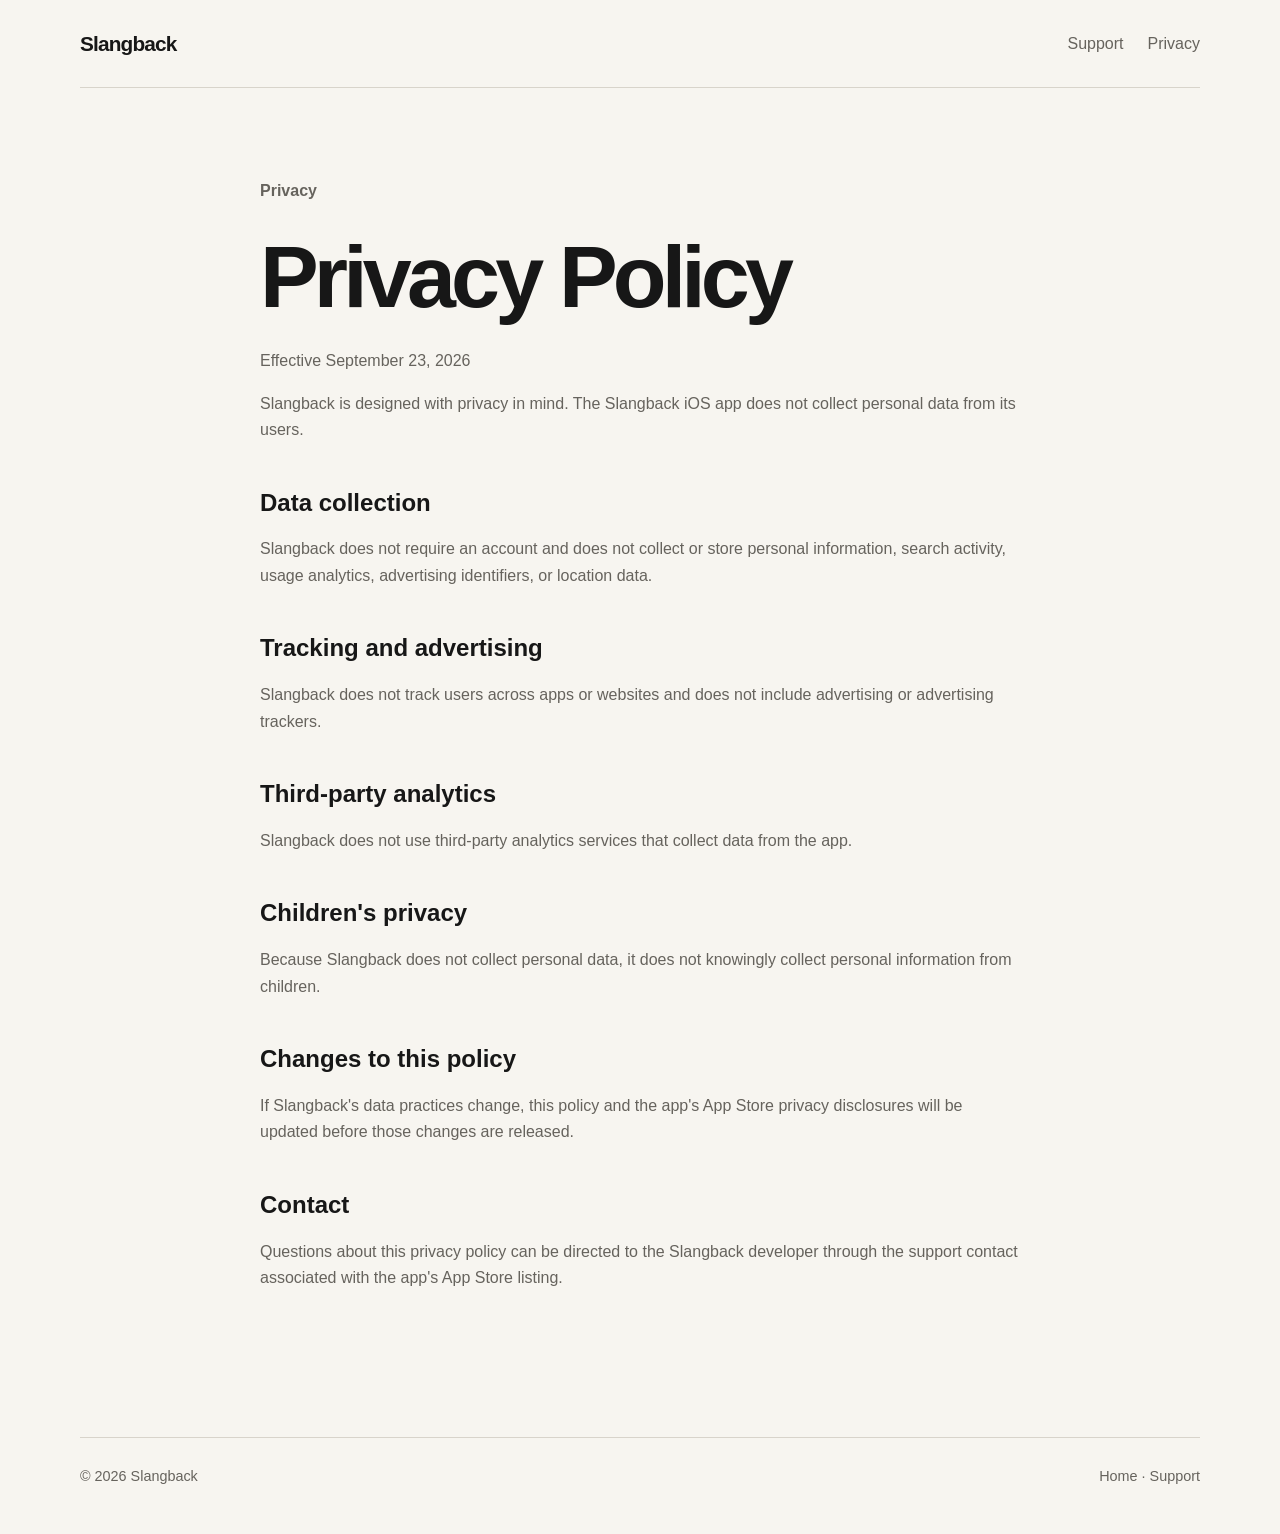
==== privacy/index.html @ 49a4c5e4 "Add privacy/index.html" ====
<!doctype html><html lang="en"><head><meta charset="utf-8"><meta name="viewport" content="width=device-width,initial-scale=1"><meta name="description" content="Privacy policy for the Slangback iOS app."><title>Privacy Policy — Slangback</title><link rel="stylesheet" href="/styles.css"></head><body><header class="site-header"><a class="brand" href="/">Slangback</a><nav><a href="/support/">Support</a><a href="/privacy/" aria-current="page">Privacy</a></nav></header><main class="legal"><p class="eyebrow">Privacy</p><h1>Privacy Policy</h1><p class="meta">Effective September 23, 2026</p><p>Slangback is designed with privacy in mind. The Slangback iOS app does not collect personal data from its users.</p><h2>Data collection</h2><p>Slangback does not require an account and does not collect or store personal information, search activity, usage analytics, advertising identifiers, or location data.</p><h2>Tracking and advertising</h2><p>Slangback does not track users across apps or websites and does not include advertising or advertising trackers.</p><h2>Third-party analytics</h2><p>Slangback does not use third-party analytics services that collect data from the app.</p><h2>Children's privacy</h2><p>Because Slangback does not collect personal data, it does not knowingly collect personal information from children.</p><h2>Changes to this policy</h2><p>If Slangback's data practices change, this policy and the app's App Store privacy disclosures will be updated before those changes are released.</p><h2>Contact</h2><p>Questions about this privacy policy can be directed to the Slangback developer through the support contact associated with the app's App Store listing.</p></main><footer><span>© 2026 Slangback</span><span><a href="/">Home</a> · <a href="/support/">Support</a></span></footer></body></html>
---- styles.css ----
:root{color-scheme:light dark;--bg:#f7f5f0;--text:#171717;--muted:#66635d;--line:#d8d4cb;--card:#eeebe4;--accent:#ff5a36}*{box-sizing:border-box}html{font-family:-apple-system,BlinkMacSystemFont,"Segoe UI",sans-serif;background:var(--bg);color:var(--text)}body{margin:0;min-height:100vh}a{color:inherit}.site-header,main,footer{width:min(1120px,calc(100% - 40px));margin:auto}.site-header{height:88px;display:flex;align-items:center;justify-content:space-between;border-bottom:1px solid var(--line)}.brand{text-decoration:none;font-size:1.3rem;font-weight:800;letter-spacing:-.04em}nav{display:flex;gap:24px}nav a,footer a{color:var(--muted);text-decoration:none}.hero{padding:clamp(80px,13vw,170px) 0;max-width:850px}.eyebrow{font-weight:700;color:var(--accent);margin:0 0 22px}.hero h1{font-size:clamp(3.2rem,9vw,7.5rem);letter-spacing:-.065em;line-height:.88;margin:0}.lede{font-size:clamp(1.2rem,2.5vw,1.7rem);line-height:1.45;max-width:720px;color:var(--muted);margin:38px 0 0}.availability{margin-top:34px;font-weight:700}.features{display:grid;grid-template-columns:repeat(3,1fr);gap:1px;background:var(--line);border:1px solid var(--line)}article{background:var(--bg);padding:36px;min-height:270px}article span{color:var(--accent);font-weight:700}article h2{font-size:1.8rem;letter-spacing:-.04em;margin:45px 0 12px}article p,.legal p,.legal li{color:var(--muted);line-height:1.65}.statement{padding:140px 0}.statement p{font-size:1.2rem;color:var(--muted);margin:0}.statement h2{font-size:clamp(2.6rem,6vw,5.5rem);letter-spacing:-.055em;margin:8px 0 0}.legal{max-width:760px;padding:90px 0 130px}.legal h1{font-size:clamp(3rem,7vw,5.5rem);letter-spacing:-.055em;margin:0 0 20px}.legal h2{margin-top:45px}.meta{color:var(--muted)}footer{border-top:1px solid var(--line);padding:30px 0 50px;display:flex;justify-content:space-between;color:var(--muted);font-size:.9rem}@media(max-width:720px){.site-header{height:72px}.features{grid-template-columns:1fr}article{min-height:220px}.hero{padding:90px 0}.statement{padding:100px 0}footer{gap:20px;flex-direction:column}}@media(prefers-color-scheme:dark){:root{--bg:#121212;--text:#f5f3ee;--muted:#aaa69d;--line:#34322e;--card:#1b1a18;--accent:#ff7658}}
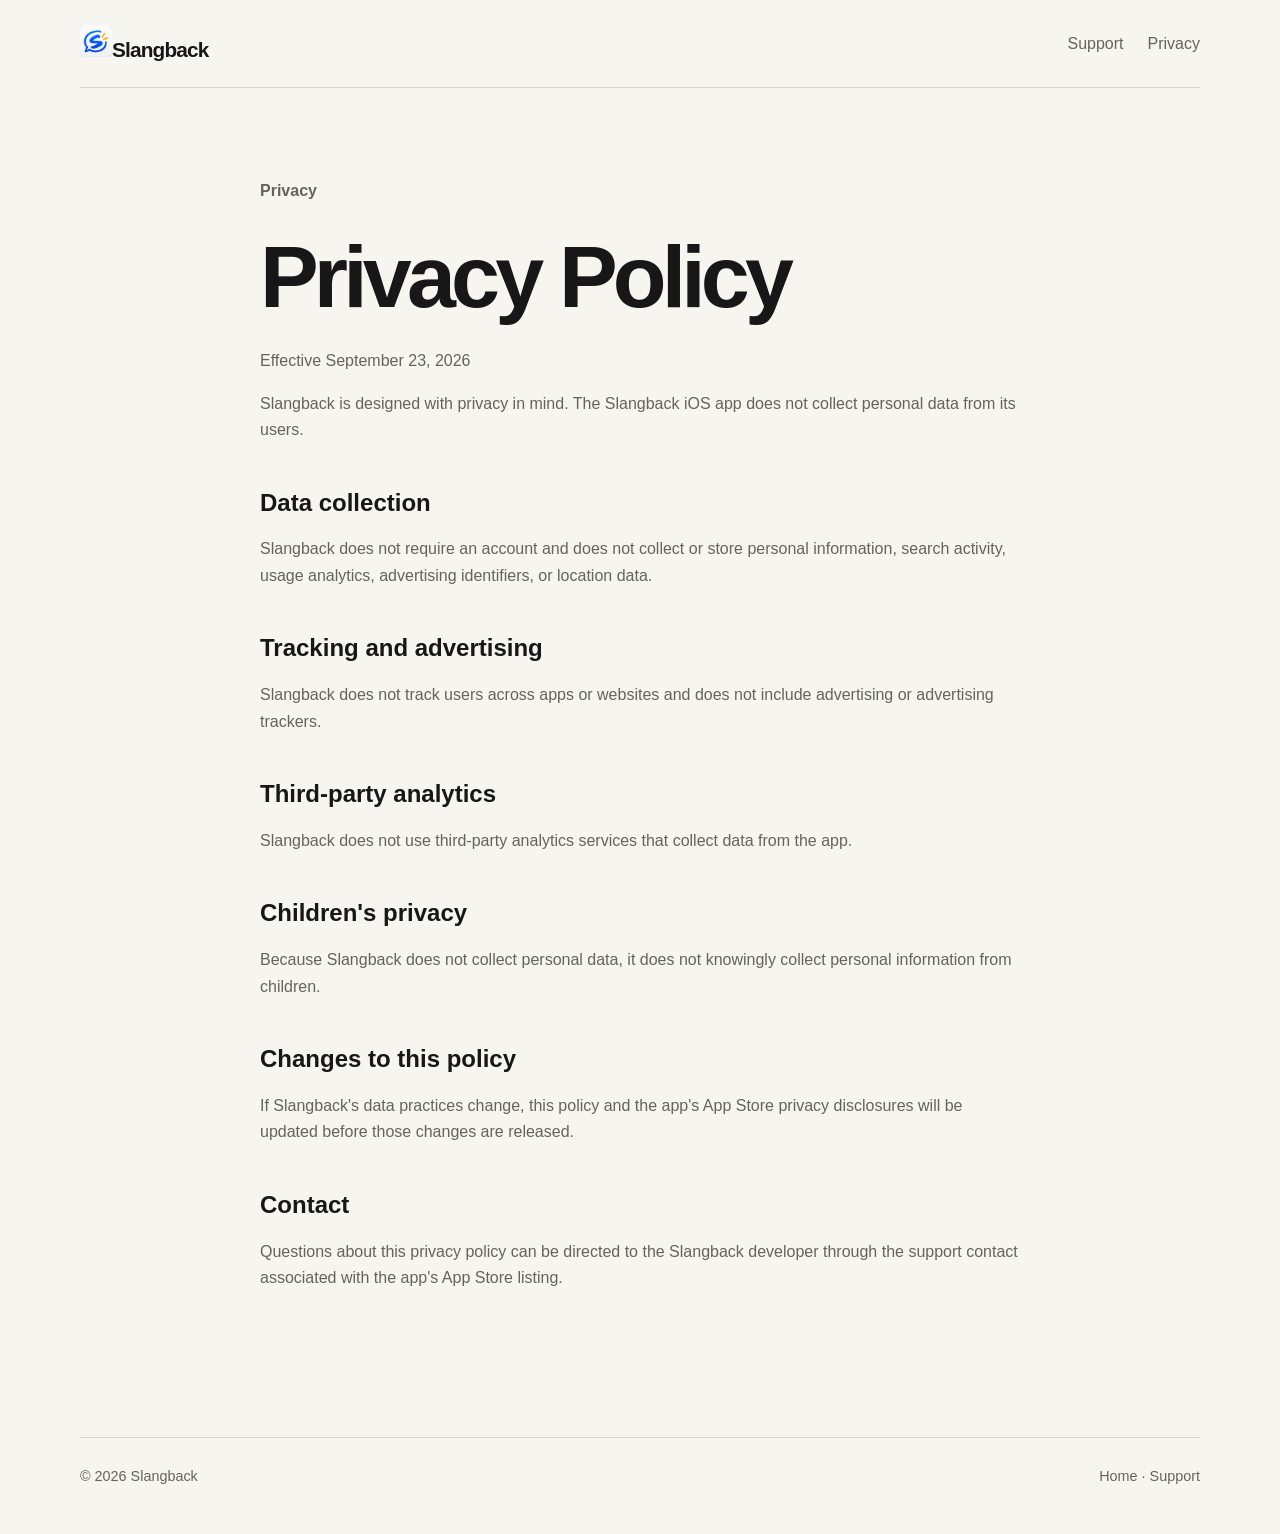
==== commit 088beb70: "Add Slangback icon branding to privacy/index.html" ====
--- a/privacy/index.html
+++ b/privacy/index.html
@@ -1 +1,4 @@
-<!doctype html><html lang="en"><head><meta charset="utf-8"><meta name="viewport" content="width=device-width,initial-scale=1"><meta name="description" content="Privacy policy for the Slangback iOS app."><title>Privacy Policy — Slangback</title><link rel="stylesheet" href="/styles.css"></head><body><header class="site-header"><a class="brand" href="/">Slangback</a><nav><a href="/support/">Support</a><a href="/privacy/" aria-current="page">Privacy</a></nav></header><main class="legal"><p class="eyebrow">Privacy</p><h1>Privacy Policy</h1><p class="meta">Effective September 23, 2026</p><p>Slangback is designed with privacy in mind. The Slangback iOS app does not collect personal data from its users.</p><h2>Data collection</h2><p>Slangback does not require an account and does not collect or store personal information, search activity, usage analytics, advertising identifiers, or location data.</p><h2>Tracking and advertising</h2><p>Slangback does not track users across apps or websites and does not include advertising or advertising trackers.</p><h2>Third-party analytics</h2><p>Slangback does not use third-party analytics services that collect data from the app.</p><h2>Children's privacy</h2><p>Because Slangback does not collect personal data, it does not knowingly collect personal information from children.</p><h2>Changes to this policy</h2><p>If Slangback's data practices change, this policy and the app's App Store privacy disclosures will be updated before those changes are released.</p><h2>Contact</h2><p>Questions about this privacy policy can be directed to the Slangback developer through the support contact associated with the app's App Store listing.</p></main><footer><span>© 2026 Slangback</span><span><a href="/">Home</a> · <a href="/support/">Support</a></span></footer></body></html>+<!doctype html><html lang="en"><head><meta charset="utf-8"><meta name="viewport" content="width=device-width,initial-scale=1"><meta name="description" content="Privacy policy for the Slangback iOS app."><title>Privacy Policy — Slangback</title><link rel="icon" type="image/png" href="../assets/Slangback-Light-180x180.png" media="(prefers-color-scheme: light)">
+  <link rel="icon" type="image/png" href="../assets/Slangback-Dark-180x180.png" media="(prefers-color-scheme: dark)">
+  <link rel="apple-touch-icon" href="../assets/Slangback-Light-180x180.png">
+  <link rel="stylesheet" href="../styles.css"></head><body><header class="site-header"><a class="brand" href="../"><picture><source media="(prefers-color-scheme: dark)" srcset="../assets/Slangback-Dark-180x180.png"><img src="../assets/Slangback-Light-180x180.png" alt="" width="32" height="32"></picture><span>Slangback</span></a><nav><a href="../support/">Support</a><a href="../privacy/" aria-current="page">Privacy</a></nav></header><main class="legal"><p class="eyebrow">Privacy</p><h1>Privacy Policy</h1><p class="meta">Effective September 23, 2026</p><p>Slangback is designed with privacy in mind. The Slangback iOS app does not collect personal data from its users.</p><h2>Data collection</h2><p>Slangback does not require an account and does not collect or store personal information, search activity, usage analytics, advertising identifiers, or location data.</p><h2>Tracking and advertising</h2><p>Slangback does not track users across apps or websites and does not include advertising or advertising trackers.</p><h2>Third-party analytics</h2><p>Slangback does not use third-party analytics services that collect data from the app.</p><h2>Children's privacy</h2><p>Because Slangback does not collect personal data, it does not knowingly collect personal information from children.</p><h2>Changes to this policy</h2><p>If Slangback's data practices change, this policy and the app's App Store privacy disclosures will be updated before those changes are released.</p><h2>Contact</h2><p>Questions about this privacy policy can be directed to the Slangback developer through the support contact associated with the app's App Store listing.</p></main><footer><span>© 2026 Slangback</span><span><a href="../">Home</a> · <a href="../support/">Support</a></span></footer></body></html>
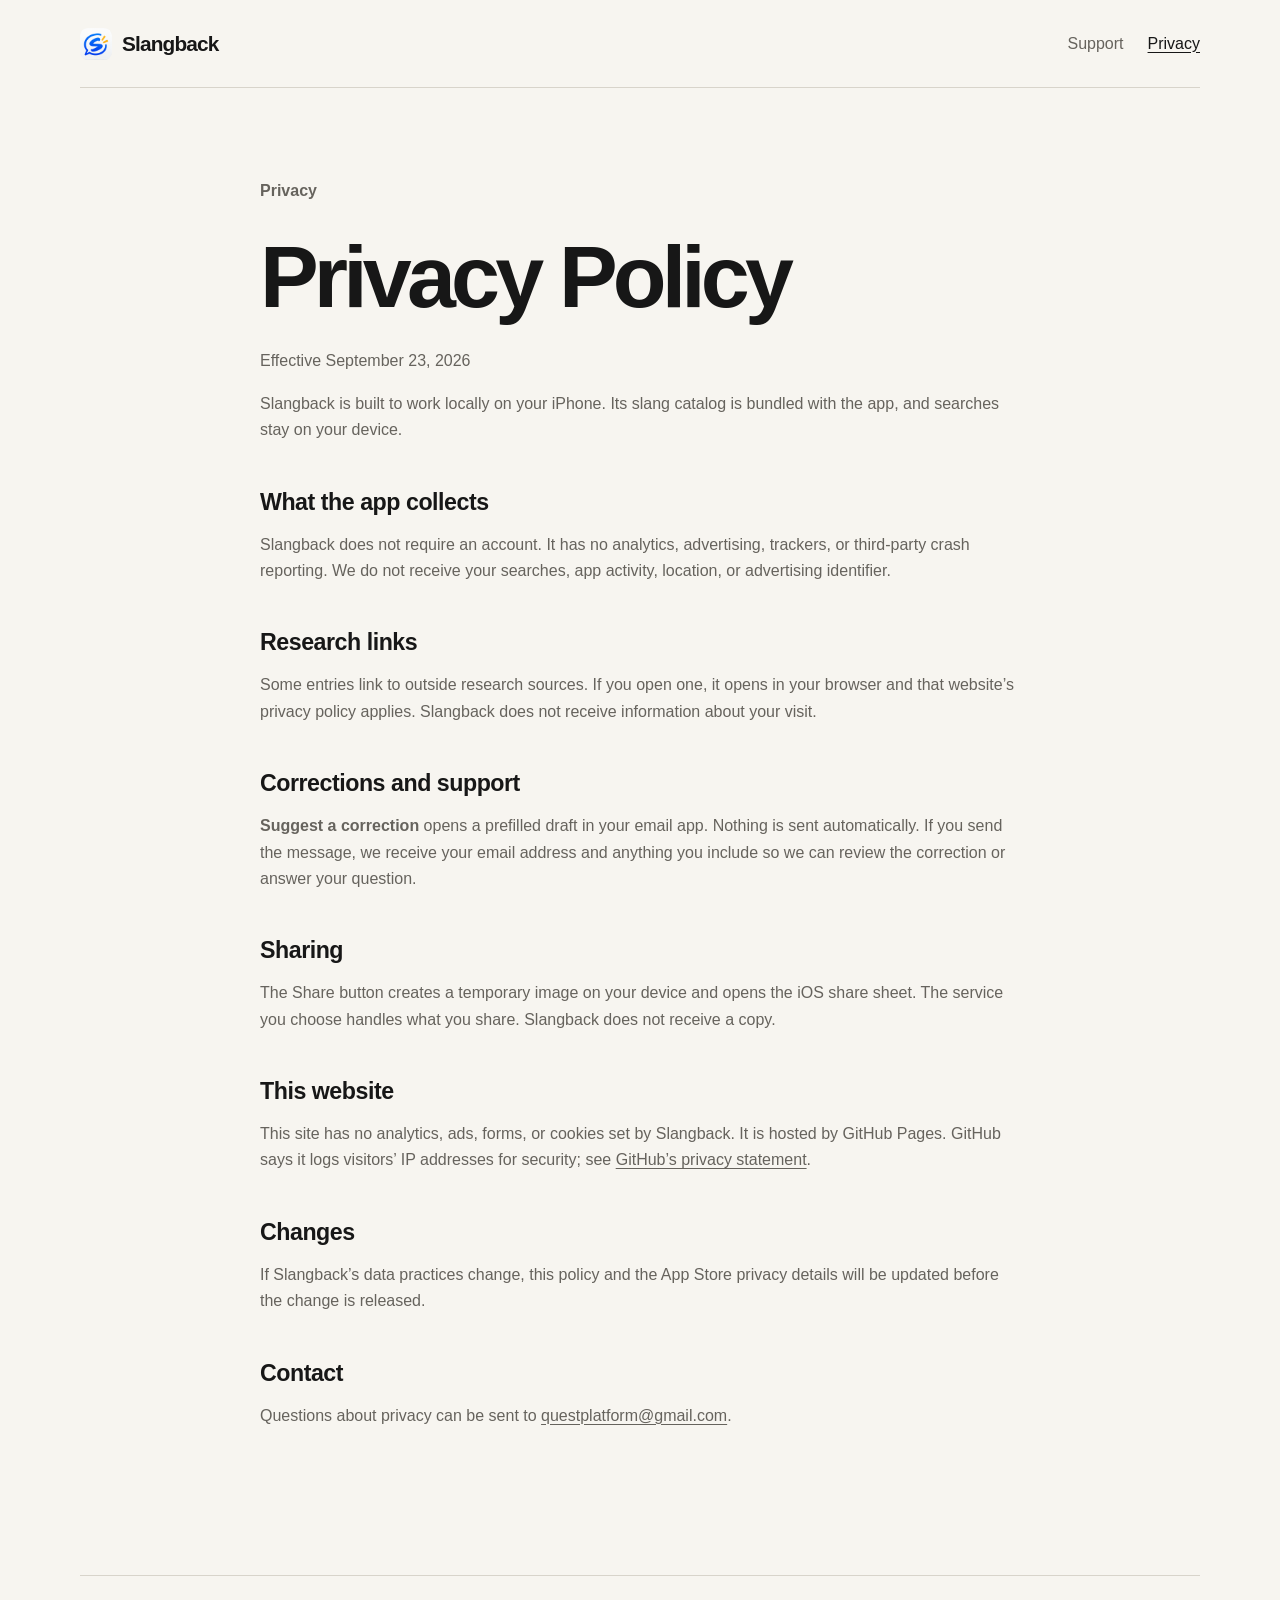
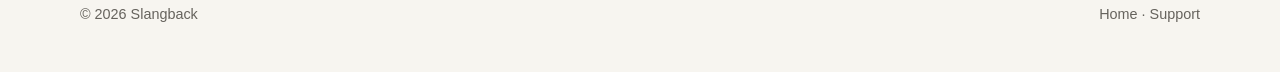
==== commit 50de495e: "Polish Slangback site for launch" ====
--- a/privacy/index.html
+++ b/privacy/index.html
@@ -1,4 +1,69 @@
-<!doctype html><html lang="en"><head><meta charset="utf-8"><meta name="viewport" content="width=device-width,initial-scale=1"><meta name="description" content="Privacy policy for the Slangback iOS app."><title>Privacy Policy — Slangback</title><link rel="icon" type="image/png" href="../assets/Slangback-Light-180x180.png" media="(prefers-color-scheme: light)">
+<!doctype html>
+<html lang="en">
+<head>
+  <meta charset="utf-8">
+  <meta name="viewport" content="width=device-width, initial-scale=1">
+  <meta name="description" content="Privacy policy for the Slangback iPhone app and website.">
+  <meta name="theme-color" content="#111111">
+  <meta property="og:title" content="Slangback Privacy Policy">
+  <meta property="og:description" content="How the Slangback iPhone app and website handle data.">
+  <meta property="og:type" content="website">
+  <meta property="og:url" content="https://savioronezero.github.io/slangback-website/privacy/">
+  <meta property="og:site_name" content="Slangback">
+  <title>Privacy Policy — Slangback</title>
+  <link rel="canonical" href="https://savioronezero.github.io/slangback-website/privacy/">
+  <link rel="icon" type="image/png" href="../assets/Slangback-Light-180x180.png" media="(prefers-color-scheme: light)">
   <link rel="icon" type="image/png" href="../assets/Slangback-Dark-180x180.png" media="(prefers-color-scheme: dark)">
   <link rel="apple-touch-icon" href="../assets/Slangback-Light-180x180.png">
-  <link rel="stylesheet" href="../styles.css"></head><body><header class="site-header"><a class="brand" href="../"><picture><source media="(prefers-color-scheme: dark)" srcset="../assets/Slangback-Dark-180x180.png"><img src="../assets/Slangback-Light-180x180.png" alt="" width="32" height="32"></picture><span>Slangback</span></a><nav><a href="../support/">Support</a><a href="../privacy/" aria-current="page">Privacy</a></nav></header><main class="legal"><p class="eyebrow">Privacy</p><h1>Privacy Policy</h1><p class="meta">Effective September 23, 2026</p><p>Slangback is designed with privacy in mind. The Slangback iOS app does not collect personal data from its users.</p><h2>Data collection</h2><p>Slangback does not require an account and does not collect or store personal information, search activity, usage analytics, advertising identifiers, or location data.</p><h2>Tracking and advertising</h2><p>Slangback does not track users across apps or websites and does not include advertising or advertising trackers.</p><h2>Third-party analytics</h2><p>Slangback does not use third-party analytics services that collect data from the app.</p><h2>Children's privacy</h2><p>Because Slangback does not collect personal data, it does not knowingly collect personal information from children.</p><h2>Changes to this policy</h2><p>If Slangback's data practices change, this policy and the app's App Store privacy disclosures will be updated before those changes are released.</p><h2>Contact</h2><p>Questions about this privacy policy can be directed to the Slangback developer through the support contact associated with the app's App Store listing.</p></main><footer><span>© 2026 Slangback</span><span><a href="../">Home</a> · <a href="../support/">Support</a></span></footer></body></html>+  <link rel="stylesheet" href="../styles.css">
+</head>
+<body>
+  <a class="skip-link" href="#main-content">Skip to content</a>
+  <header class="site-header">
+    <a class="brand" href="../" aria-label="Slangback home">
+      <picture>
+        <source media="(prefers-color-scheme: dark)" srcset="../assets/Slangback-Dark-180x180.png">
+        <img src="../assets/Slangback-Light-180x180.png" alt="" width="32" height="32">
+      </picture>
+      <span>Slangback</span>
+    </a>
+    <nav aria-label="Main navigation">
+      <a href="../support/">Support</a>
+      <a href="../privacy/" aria-current="page">Privacy</a>
+    </nav>
+  </header>
+
+  <main class="legal" id="main-content">
+    <p class="eyebrow">Privacy</p>
+    <h1>Privacy Policy</h1>
+    <p class="meta">Effective September 23, 2026</p>
+    <p>Slangback is built to work locally on your iPhone. Its slang catalog is bundled with the app, and searches stay on your device.</p>
+
+    <h2>What the app collects</h2>
+    <p>Slangback does not require an account. It has no analytics, advertising, trackers, or third-party crash reporting. We do not receive your searches, app activity, location, or advertising identifier.</p>
+
+    <h2>Research links</h2>
+    <p>Some entries link to outside research sources. If you open one, it opens in your browser and that website’s privacy policy applies. Slangback does not receive information about your visit.</p>
+
+    <h2>Corrections and support</h2>
+    <p><strong>Suggest a correction</strong> opens a prefilled draft in your email app. Nothing is sent automatically. If you send the message, we receive your email address and anything you include so we can review the correction or answer your question.</p>
+
+    <h2>Sharing</h2>
+    <p>The Share button creates a temporary image on your device and opens the iOS share sheet. The service you choose handles what you share. Slangback does not receive a copy.</p>
+
+    <h2>This website</h2>
+    <p>This site has no analytics, ads, forms, or cookies set by Slangback. It is hosted by GitHub Pages. GitHub says it logs visitors’ IP addresses for security; see <a href="https://docs.github.com/en/site-policy/privacy-policies/github-general-privacy-statement">GitHub’s privacy statement</a>.</p>
+
+    <h2>Changes</h2>
+    <p>If Slangback’s data practices change, this policy and the App Store privacy details will be updated before the change is released.</p>
+
+    <h2>Contact</h2>
+    <p>Questions about privacy can be sent to <a href="mailto:questplatform@gmail.com?subject=Slangback%20privacy">questplatform@gmail.com</a>.</p>
+  </main>
+
+  <footer>
+    <span>© 2026 Slangback</span>
+    <span><a href="../">Home</a> · <a href="../support/">Support</a></span>
+  </footer>
+</body>
+</html>
--- a/styles.css
+++ b/styles.css
@@ -1 +1,318 @@
-:root{color-scheme:light dark;--bg:#f7f5f0;--text:#171717;--muted:#66635d;--line:#d8d4cb;--card:#eeebe4;--accent:#ff5a36}*{box-sizing:border-box}html{font-family:-apple-system,BlinkMacSystemFont,"Segoe UI",sans-serif;background:var(--bg);color:var(--text)}body{margin:0;min-height:100vh}a{color:inherit}.site-header,main,footer{width:min(1120px,calc(100% - 40px));margin:auto}.site-header{height:88px;display:flex;align-items:center;justify-content:space-between;border-bottom:1px solid var(--line)}.brand{text-decoration:none;font-size:1.3rem;font-weight:800;letter-spacing:-.04em}nav{display:flex;gap:24px}nav a,footer a{color:var(--muted);text-decoration:none}.hero{padding:clamp(80px,13vw,170px) 0;max-width:850px}.eyebrow{font-weight:700;color:var(--accent);margin:0 0 22px}.hero h1{font-size:clamp(3.2rem,9vw,7.5rem);letter-spacing:-.065em;line-height:.88;margin:0}.lede{font-size:clamp(1.2rem,2.5vw,1.7rem);line-height:1.45;max-width:720px;color:var(--muted);margin:38px 0 0}.availability{margin-top:34px;font-weight:700}.features{display:grid;grid-template-columns:repeat(3,1fr);gap:1px;background:var(--line);border:1px solid var(--line)}article{background:var(--bg);padding:36px;min-height:270px}article span{color:var(--accent);font-weight:700}article h2{font-size:1.8rem;letter-spacing:-.04em;margin:45px 0 12px}article p,.legal p,.legal li{color:var(--muted);line-height:1.65}.statement{padding:140px 0}.statement p{font-size:1.2rem;color:var(--muted);margin:0}.statement h2{font-size:clamp(2.6rem,6vw,5.5rem);letter-spacing:-.055em;margin:8px 0 0}.legal{max-width:760px;padding:90px 0 130px}.legal h1{font-size:clamp(3rem,7vw,5.5rem);letter-spacing:-.055em;margin:0 0 20px}.legal h2{margin-top:45px}.meta{color:var(--muted)}footer{border-top:1px solid var(--line);padding:30px 0 50px;display:flex;justify-content:space-between;color:var(--muted);font-size:.9rem}@media(max-width:720px){.site-header{height:72px}.features{grid-template-columns:1fr}article{min-height:220px}.hero{padding:90px 0}.statement{padding:100px 0}footer{gap:20px;flex-direction:column}}@media(prefers-color-scheme:dark){:root{--bg:#121212;--text:#f5f3ee;--muted:#aaa69d;--line:#34322e;--card:#1b1a18;--accent:#ff7658}}+:root {
+  color-scheme: light dark;
+  --bg: #f7f5f0;
+  --text: #171717;
+  --muted: #66635d;
+  --line: #d8d4cb;
+  --accent: #c73312;
+  --focus: #4f2e9e;
+}
+
+* {
+  box-sizing: border-box;
+}
+
+html {
+  font-family: -apple-system, BlinkMacSystemFont, "Segoe UI", sans-serif;
+  background: var(--bg);
+  color: var(--text);
+}
+
+body {
+  margin: 0;
+  min-width: 320px;
+  min-height: 100vh;
+}
+
+a {
+  color: inherit;
+  text-underline-offset: 0.18em;
+}
+
+a:focus-visible {
+  border-radius: 3px;
+  outline: 3px solid var(--focus);
+  outline-offset: 4px;
+}
+
+.skip-link {
+  position: fixed;
+  z-index: 10;
+  top: 12px;
+  left: 12px;
+  padding: 10px 14px;
+  border-radius: 6px;
+  color: var(--bg);
+  background: var(--text);
+  font-weight: 700;
+  transform: translateY(-160%);
+}
+
+.skip-link:focus {
+  transform: translateY(0);
+}
+
+.site-header,
+main,
+footer {
+  width: min(1120px, calc(100% - 40px));
+  margin-inline: auto;
+}
+
+.site-header {
+  min-height: 88px;
+  display: flex;
+  align-items: center;
+  justify-content: space-between;
+  gap: 24px;
+  border-bottom: 1px solid var(--line);
+}
+
+.brand {
+  display: flex;
+  align-items: center;
+  gap: 10px;
+  font-size: 1.3rem;
+  font-weight: 800;
+  letter-spacing: -0.04em;
+  text-decoration: none;
+}
+
+.brand img {
+  display: block;
+  width: 32px;
+  height: 32px;
+  border-radius: 8px;
+}
+
+nav {
+  display: flex;
+  gap: 24px;
+}
+
+nav a,
+footer a {
+  color: var(--muted);
+  text-decoration: none;
+}
+
+nav a {
+  padding-block: 12px;
+}
+
+nav a:hover,
+footer a:hover,
+nav a[aria-current="page"] {
+  color: var(--text);
+  text-decoration: underline;
+}
+
+.hero {
+  max-width: 850px;
+  padding: clamp(80px, 13vw, 170px) 0;
+}
+
+.eyebrow,
+.feature-label {
+  margin: 0;
+  color: var(--accent);
+  font-weight: 750;
+}
+
+.eyebrow {
+  margin-bottom: 22px;
+}
+
+.hero h1 {
+  margin: 0;
+  font-size: clamp(3.2rem, 9vw, 7.5rem);
+  line-height: 0.88;
+  letter-spacing: -0.065em;
+}
+
+.lede {
+  max-width: 720px;
+  margin: 38px 0 0;
+  color: var(--muted);
+  font-size: clamp(1.2rem, 2.5vw, 1.7rem);
+  line-height: 1.45;
+}
+
+.availability {
+  margin: 34px 0 0;
+  font-weight: 700;
+}
+
+.features {
+  display: grid;
+  grid-template-columns: repeat(2, 1fr);
+  border: 1px solid var(--line);
+  background: var(--line);
+  gap: 1px;
+}
+
+article {
+  min-height: 270px;
+  padding: 38px;
+  background: var(--bg);
+}
+
+article h2 {
+  margin: 48px 0 12px;
+  font-size: clamp(1.75rem, 3vw, 2.25rem);
+  letter-spacing: -0.04em;
+}
+
+article p,
+.legal p,
+.legal li,
+.statement-copy {
+  color: var(--muted);
+  line-height: 1.65;
+}
+
+article > p:last-child {
+  max-width: 470px;
+  margin-bottom: 0;
+}
+
+.statement {
+  max-width: 900px;
+  padding: 140px 0;
+}
+
+.statement > p:first-child {
+  margin: 0;
+  color: var(--muted);
+  font-size: 1.2rem;
+}
+
+.statement h2 {
+  margin: 8px 0 0;
+  font-size: clamp(2.6rem, 6vw, 5.5rem);
+  letter-spacing: -0.055em;
+}
+
+.statement-copy {
+  max-width: 700px;
+  margin: 28px 0 0;
+  font-size: 1.1rem;
+}
+
+.legal {
+  max-width: 760px;
+  padding: 90px 0 130px;
+}
+
+.legal h1 {
+  margin: 0 0 20px;
+  font-size: clamp(3rem, 7vw, 5.5rem);
+  letter-spacing: -0.055em;
+}
+
+.legal h2 {
+  margin: 45px 0 0;
+  font-size: 1.45rem;
+  letter-spacing: -0.02em;
+}
+
+.legal p {
+  font-size: 1rem;
+}
+
+.legal a {
+  text-decoration-thickness: 1px;
+}
+
+.meta {
+  color: var(--muted);
+}
+
+footer {
+  display: flex;
+  justify-content: space-between;
+  gap: 20px;
+  padding: 30px 0 50px;
+  border-top: 1px solid var(--line);
+  color: var(--muted);
+  font-size: 0.9rem;
+}
+
+@media (max-width: 720px) {
+  .site-header {
+    min-height: 72px;
+  }
+
+  .hero {
+    padding: 82px 0 88px;
+  }
+
+  .lede {
+    margin-top: 30px;
+  }
+
+  .features {
+    grid-template-columns: 1fr;
+  }
+
+  article {
+    min-height: 0;
+    padding: 34px;
+  }
+
+  article h2 {
+    margin-top: 34px;
+  }
+
+  .statement {
+    padding: 96px 0;
+  }
+
+  .legal {
+    padding: 72px 0 96px;
+  }
+
+  footer {
+    flex-direction: column;
+  }
+}
+
+@media (max-width: 390px) {
+  .site-header,
+  main,
+  footer {
+    width: min(100% - 32px, 1120px);
+  }
+
+  nav {
+    gap: 18px;
+  }
+
+  .brand {
+    font-size: 1.12rem;
+  }
+
+  .brand img {
+    width: 30px;
+    height: 30px;
+  }
+
+  .hero h1 {
+    font-size: clamp(2.9rem, 14vw, 3.4rem);
+  }
+
+  article {
+    padding: 30px;
+  }
+}
+
+@media (prefers-color-scheme: dark) {
+  :root {
+    --bg: #121212;
+    --text: #f5f3ee;
+    --muted: #aaa69d;
+    --line: #34322e;
+    --accent: #ff6e42;
+    --focus: #b89cff;
+  }
+}
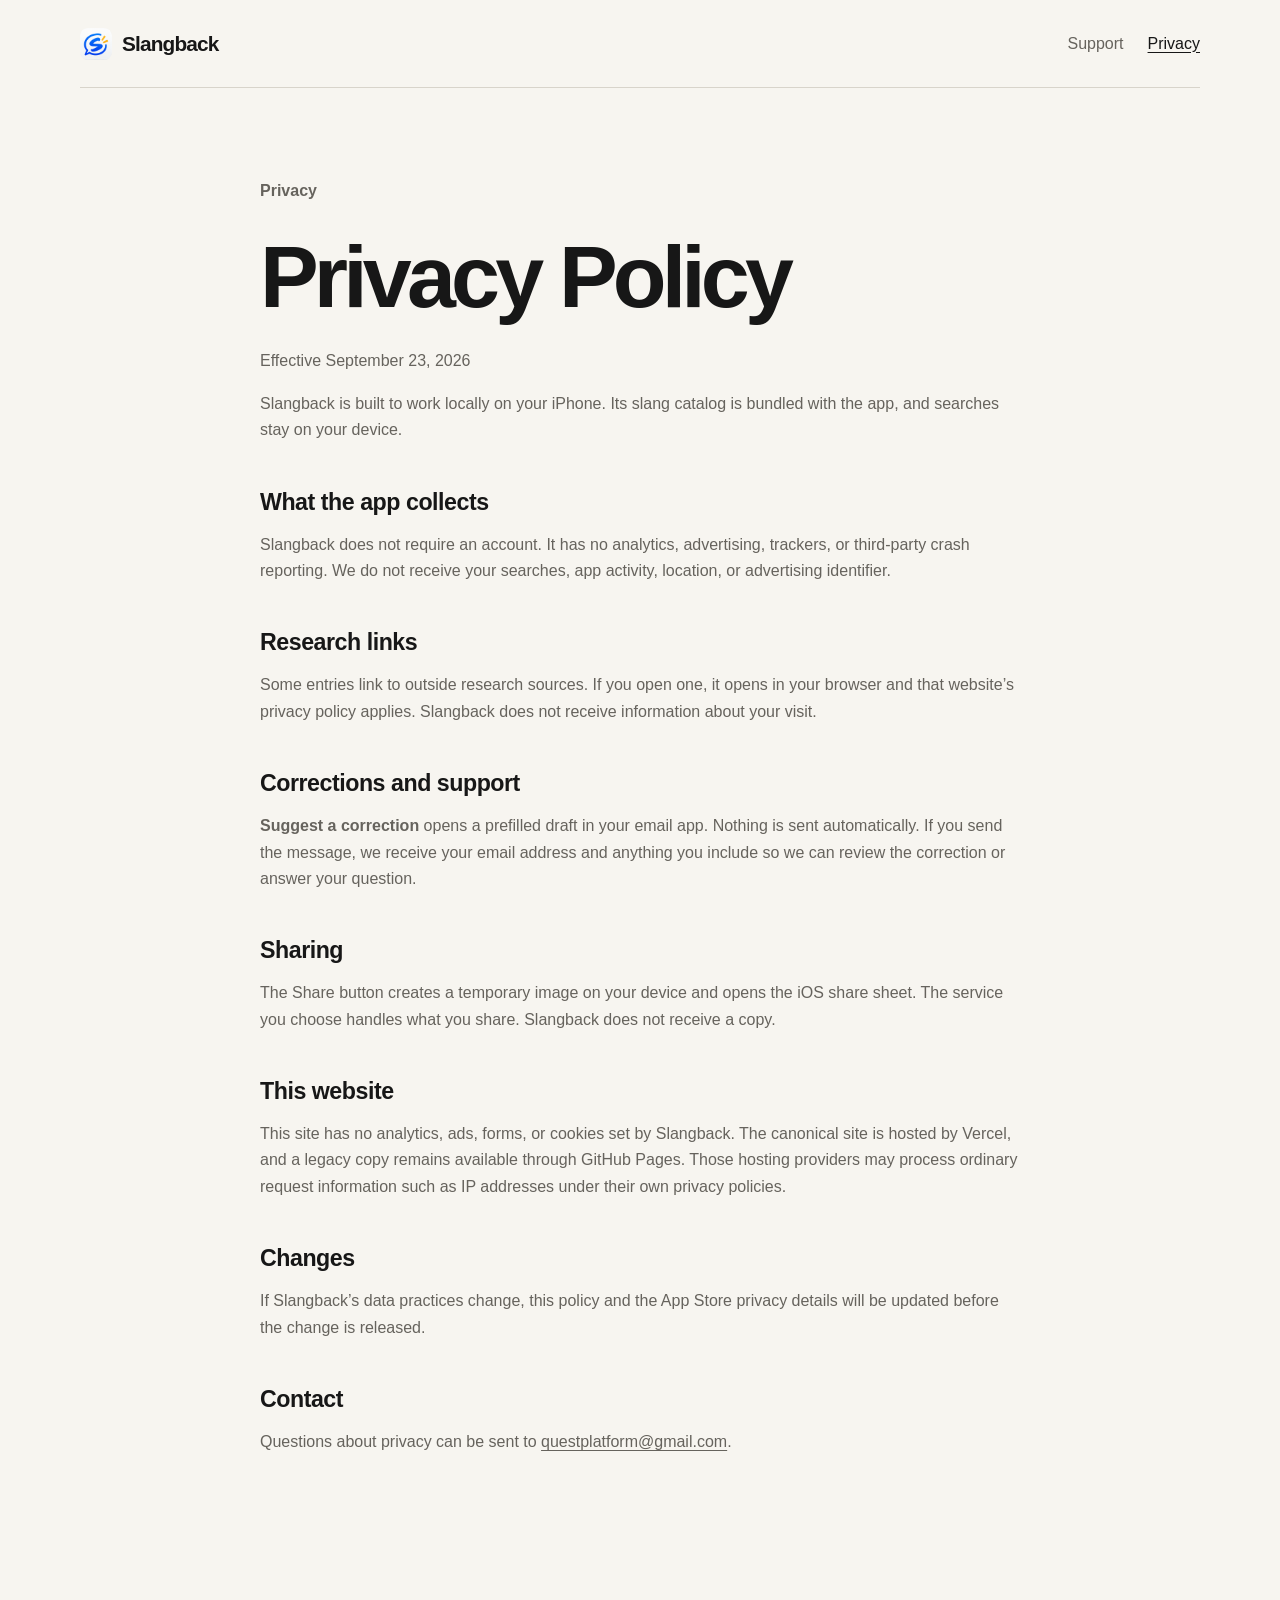
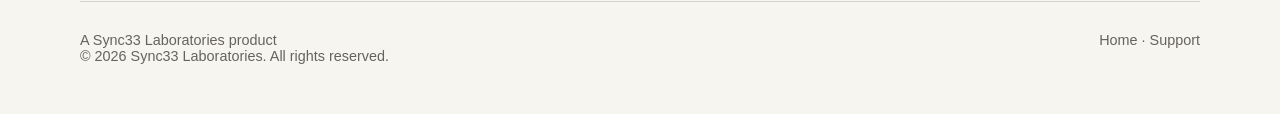
==== commit f51e36d3: "Prepare canonical Sync33 product domain" ====
--- a/privacy/index.html
+++ b/privacy/index.html
@@ -4,26 +4,37 @@
   <meta charset="utf-8">
   <meta name="viewport" content="width=device-width, initial-scale=1">
   <meta name="description" content="Privacy policy for the Slangback iPhone app and website.">
-  <meta name="theme-color" content="#111111">
+  <meta name="author" content="Sync33 Laboratories">
+  <meta name="theme-color" content="#f7f5f0" media="(prefers-color-scheme: light)">
+  <meta name="theme-color" content="#0c1721" media="(prefers-color-scheme: dark)">
   <meta property="og:title" content="Slangback Privacy Policy">
   <meta property="og:description" content="How the Slangback iPhone app and website handle data.">
   <meta property="og:type" content="website">
-  <meta property="og:url" content="https://savioronezero.github.io/slangback-website/privacy/">
+  <meta property="og:url" content="https://slangback.sync33.com/privacy/">
   <meta property="og:site_name" content="Slangback">
+  <meta property="og:image" content="https://slangback.sync33.com/assets/app-icon-light.png">
+  <meta property="og:image:width" content="512">
+  <meta property="og:image:height" content="512">
+  <meta property="og:image:alt" content="Slangback app icon">
+  <meta name="twitter:card" content="summary">
+  <meta name="twitter:title" content="Slangback Privacy Policy">
+  <meta name="twitter:description" content="How the Slangback iPhone app and website handle data.">
+  <meta name="twitter:image" content="https://slangback.sync33.com/assets/app-icon-light.png">
+  <meta name="twitter:image:alt" content="Slangback app icon">
   <title>Privacy Policy — Slangback</title>
-  <link rel="canonical" href="https://savioronezero.github.io/slangback-website/privacy/">
-  <link rel="icon" type="image/png" href="../assets/Slangback-Light-180x180.png" media="(prefers-color-scheme: light)">
-  <link rel="icon" type="image/png" href="../assets/Slangback-Dark-180x180.png" media="(prefers-color-scheme: dark)">
-  <link rel="apple-touch-icon" href="../assets/Slangback-Light-180x180.png">
-  <link rel="stylesheet" href="../styles.css">
+  <link rel="canonical" href="https://slangback.sync33.com/privacy/">
+  <link rel="icon" type="image/png" sizes="32x32" href="../assets/favicon-light.png" media="(prefers-color-scheme: light)">
+  <link rel="icon" type="image/png" sizes="32x32" href="../assets/favicon-dark.png" media="(prefers-color-scheme: dark)">
+  <link rel="apple-touch-icon" sizes="180x180" href="../assets/apple-touch-icon.png">
+  <link rel="stylesheet" href="../styles.css?v=20260925">
 </head>
 <body>
   <a class="skip-link" href="#main-content">Skip to content</a>
   <header class="site-header">
     <a class="brand" href="../" aria-label="Slangback home">
       <picture>
-        <source media="(prefers-color-scheme: dark)" srcset="../assets/Slangback-Dark-180x180.png">
-        <img src="../assets/Slangback-Light-180x180.png" alt="" width="32" height="32">
+        <source media="(prefers-color-scheme: dark)" srcset="../assets/brand-mark-dark.png">
+        <img src="../assets/brand-mark-light.png" alt="" width="32" height="32">
       </picture>
       <span>Slangback</span>
     </a>
@@ -52,7 +63,7 @@
     <p>The Share button creates a temporary image on your device and opens the iOS share sheet. The service you choose handles what you share. Slangback does not receive a copy.</p>
 
     <h2>This website</h2>
-    <p>This site has no analytics, ads, forms, or cookies set by Slangback. It is hosted by GitHub Pages. GitHub says it logs visitors’ IP addresses for security; see <a href="https://docs.github.com/en/site-policy/privacy-policies/github-general-privacy-statement">GitHub’s privacy statement</a>.</p>
+    <p>This site has no analytics, ads, forms, or cookies set by Slangback. The canonical site is hosted by Vercel, and a legacy copy remains available through GitHub Pages. Those hosting providers may process ordinary request information such as IP addresses under their own privacy policies.</p>
 
     <h2>Changes</h2>
     <p>If Slangback’s data practices change, this policy and the App Store privacy details will be updated before the change is released.</p>
@@ -62,7 +73,7 @@
   </main>
 
   <footer>
-    <span>© 2026 Slangback</span>
+    <span><a href="https://sync33.com/">A Sync33 Laboratories product</a><br>© 2026 Sync33 Laboratories. All rights reserved.</span>
     <span><a href="../">Home</a> · <a href="../support/">Support</a></span>
   </footer>
 </body>
--- a/styles.css
+++ b/styles.css
@@ -4,8 +4,8 @@
   --text: #171717;
   --muted: #66635d;
   --line: #d8d4cb;
-  --accent: #c73312;
-  --focus: #4f2e9e;
+  --accent: #075bd8;
+  --focus: #075bd8;
 }
 
 * {
@@ -22,6 +22,12 @@
   margin: 0;
   min-width: 320px;
   min-height: 100vh;
+}
+
+p,
+li,
+footer {
+  overflow-wrap: anywhere;
 }
 
 a {
@@ -108,8 +114,29 @@
 }
 
 .hero {
-  max-width: 850px;
+  display: grid;
+  grid-template-columns: minmax(0, 1fr) clamp(220px, 24vw, 320px);
+  align-items: center;
+  gap: clamp(40px, 7vw, 92px);
   padding: clamp(80px, 13vw, 170px) 0;
+}
+
+.hero-copy {
+  max-width: 780px;
+}
+
+.hero-art {
+  display: block;
+  width: 100%;
+  transform: rotate(1.5deg);
+}
+
+.hero-art img {
+  display: block;
+  width: 100%;
+  height: auto;
+  border-radius: 22%;
+  box-shadow: 0 24px 60px rgb(18 57 111 / 18%);
 }
 
 .eyebrow,
@@ -125,7 +152,7 @@
 
 .hero h1 {
   margin: 0;
-  font-size: clamp(3.2rem, 9vw, 7.5rem);
+  font-size: clamp(3.2rem, 7vw, 6.5rem);
   line-height: 0.88;
   letter-spacing: -0.065em;
 }
@@ -241,10 +268,23 @@
 @media (max-width: 720px) {
   .site-header {
     min-height: 72px;
+    flex-wrap: wrap;
+    padding-block: 12px;
+  }
+
+  .site-header nav {
+    flex-wrap: wrap;
   }
 
   .hero {
+    grid-template-columns: 1fr;
+    gap: 46px;
     padding: 82px 0 88px;
+  }
+
+  .hero-art {
+    width: 112px;
+    transform: rotate(2deg);
   }
 
   .lede {
@@ -308,11 +348,15 @@
 
 @media (prefers-color-scheme: dark) {
   :root {
-    --bg: #121212;
-    --text: #f5f3ee;
-    --muted: #aaa69d;
-    --line: #34322e;
-    --accent: #ff6e42;
-    --focus: #b89cff;
-  }
-}
+    --bg: #0c1721;
+    --text: #f5f6f8;
+    --muted: #a8b1bd;
+    --line: #2c3a47;
+    --accent: #ffbf2f;
+    --focus: #76aaff;
+  }
+
+  .hero-art img {
+    box-shadow: 0 24px 68px rgb(0 0 0 / 42%);
+  }
+}
